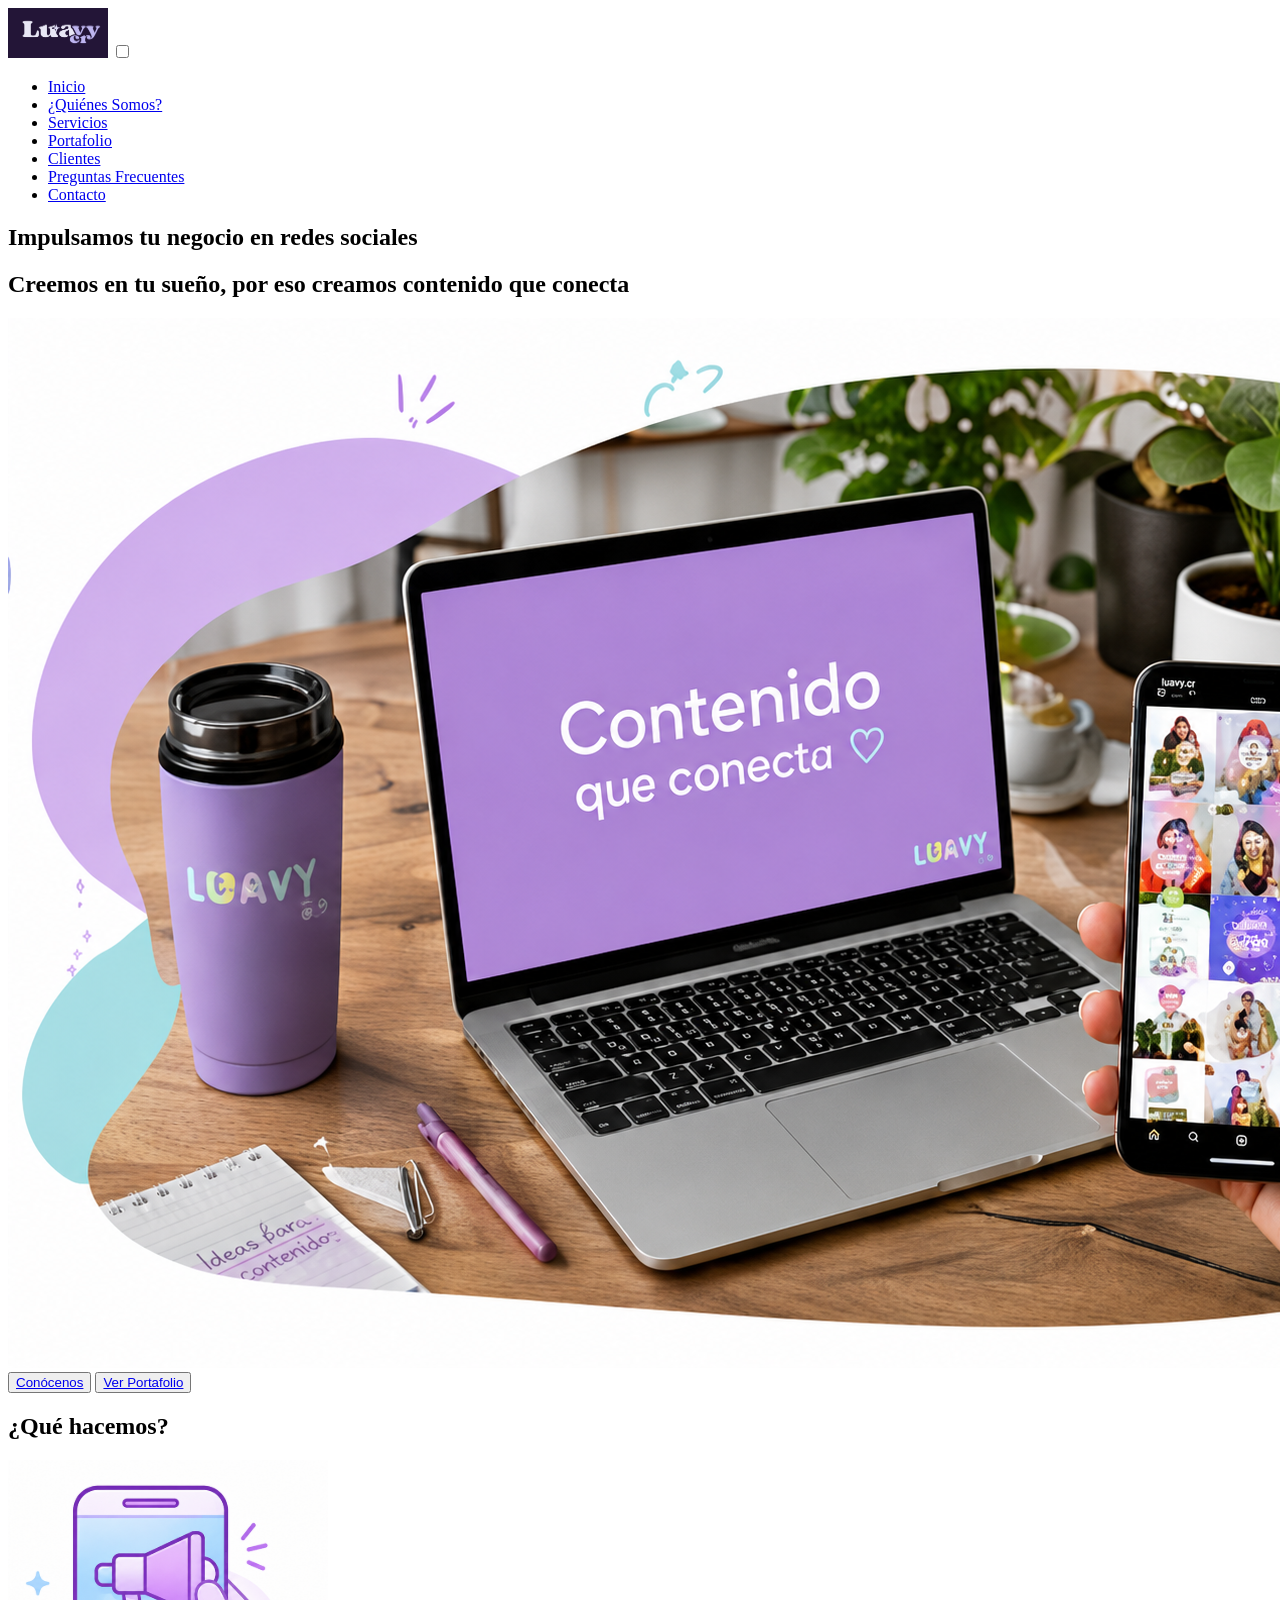
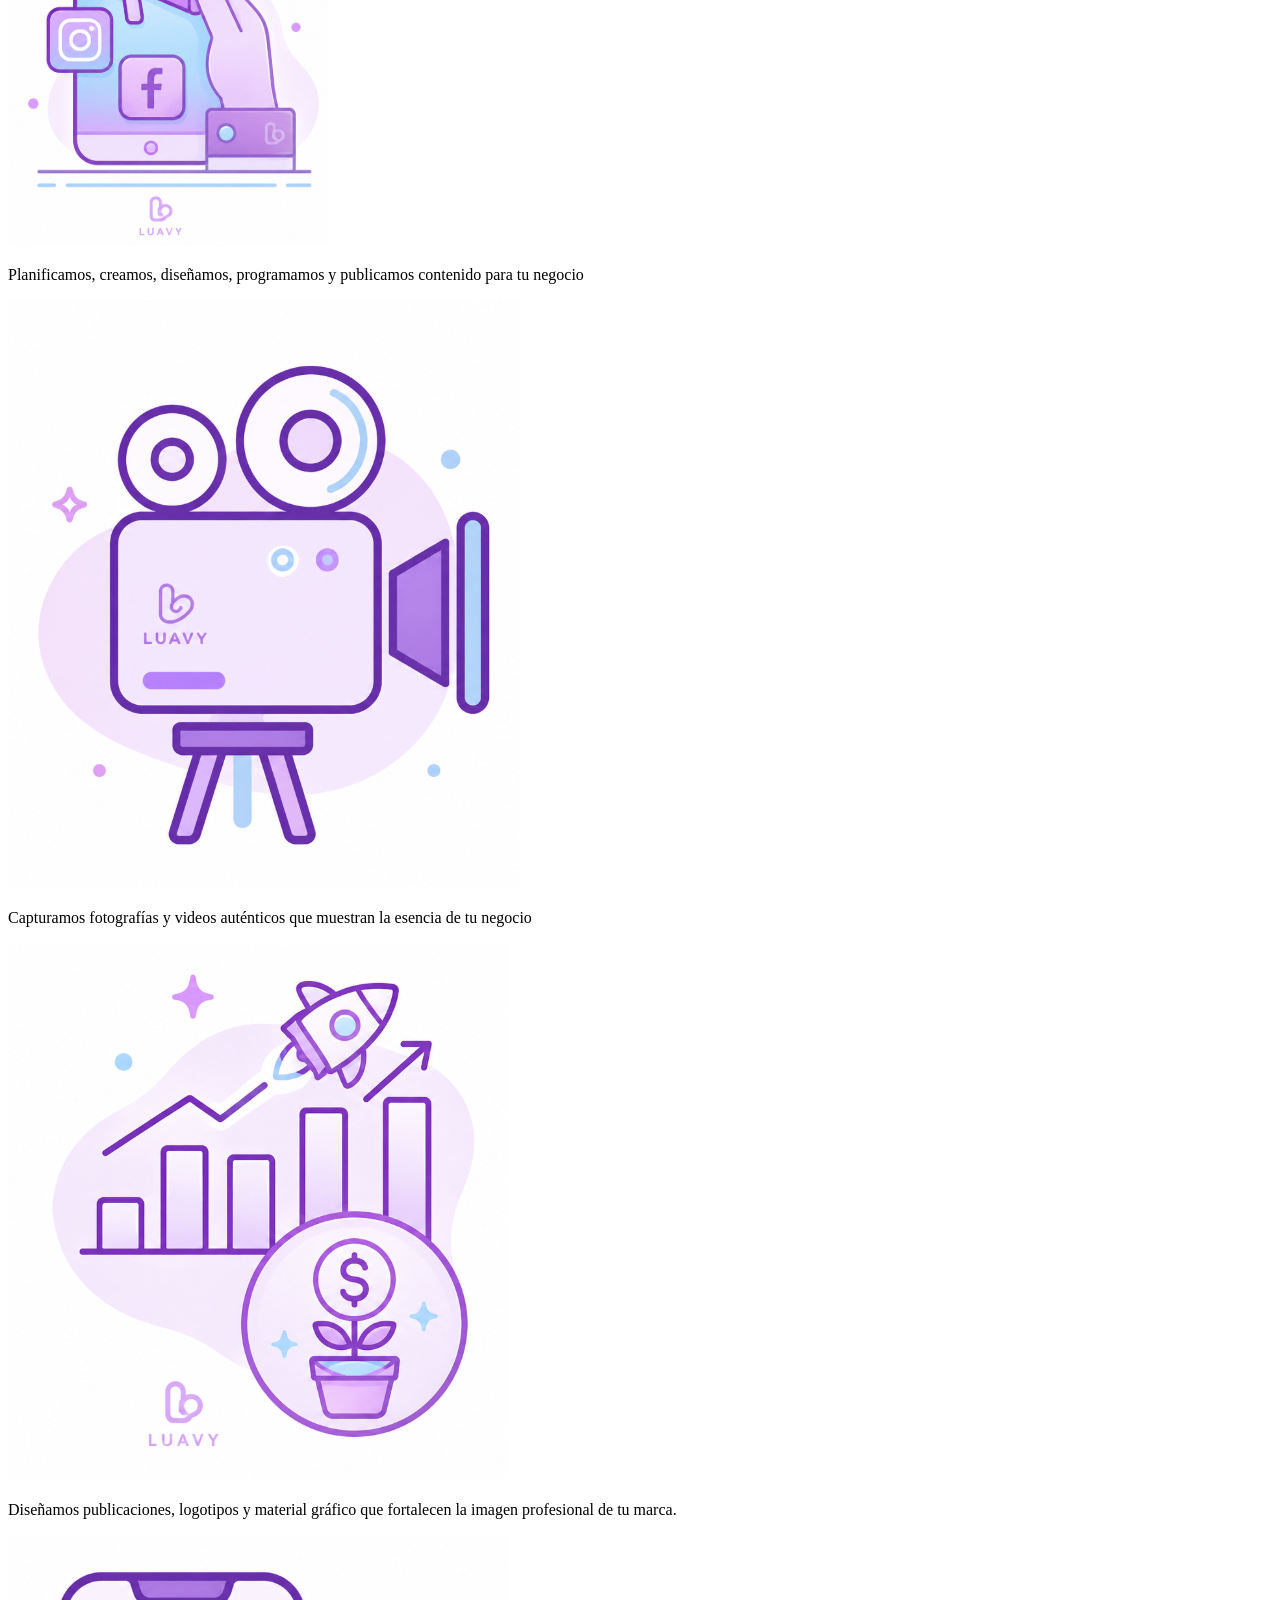
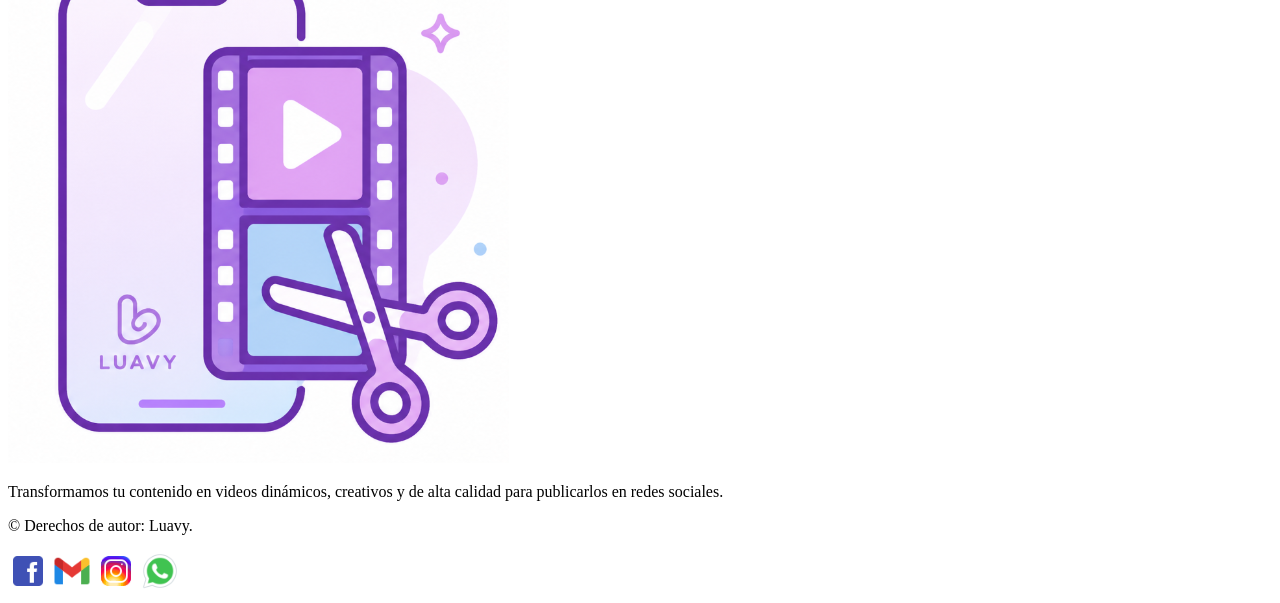
==== index.html @ 86b87318 "Elementos y estructura Iniciales" ====
<!DOCTYPE html>
<html lang="es">
<head>
    <meta charset="UTF-8">
    <meta name="viewport" content="width=device-width, initial-scale=1.0">
    <meta name="description" content="Potencia la imagen digital de tu clínica o empresa con LUAVY. Especialistas en manejo de redes sociales, branding y diseño gráfico en Occidente. ¡Ver portafolio!">
    <meta name="keywords" content="redes sociales, diseño grafico, branding, luavy">
    <meta name="author" content="Jonder Andrey Chacón Umaña, Tania Pamela Loria Carballo, Yoel Chaves Alvarado">
    <link rel="icon" type="image/png" href="img/logo/logo_claro.png">
    <link rel="stylesheet" href="css/estilos.css">
    <title>Luavy - Inicio</title>
    <link rel="stylesheet" href="css/inicio.css">
</head>
<body>
    <header>
        <nav>
            <a href="index.html"><img src="img/logo/logo_grande_oscuro.png" alt="Logo de Luavy" width="100" height="50"></a>
            <input type="checkbox" id="menu-toggle" class="menu-toggle">
            <label for="menu-toggle" class="menu-btn" aria-label="Abrir menú"><span></span><span></span><span></span></label>
            <ul>                
                <li><a href="index.html" class="activo">Inicio</a></li>
                <li><a href="pages/quienes_somos.html">¿Quiénes Somos?</a></li>
                <li><a href="pages/servicios.html">Servicios</a></li>
                <li><a href="pages/portafolio.html">Portafolio</a></li>
                <li><a href="pages/clientes.html">Clientes</a></li>
                <li><a href="pages/preguntas_frecuentes.html">Preguntas Frecuentes</a></li>
                <li><a href="pages/contacto.html">Contacto</a></li>
            </ul>
        </nav>
    </header>

    <main>
        <section id="banner">
            <div class="contenidoBanner">
                <div class="textoBanner">
                    <!-- Eslogan -->
                    <h1>Impulsamos tu negocio en redes sociales</h1>
                    <h2>Creemos en tu sueño, por eso creamos contenido que conecta</h2>
                </div>
                <div class="imagenBanner">
                    <img src="img/banner/banner.png" alt="Banner">
                </div>
            </div>
            <div class="botonesBanner">
                <button id="btnConocenos"><a href="pages/quienes_somos.html">Conócenos </a> </button>
                <button id="btnPortafolio"><a href="pages/portafolio.html"> Ver Portafolio</a></button>
            </div>
        </section>
        <!-- ¿Qué Hacemos? Resumen del trabajo y los servicios  -->
        <section class="queHacemos">
            <h2 class="aparecer">¿Qué hacemos?</h2>
            <section class="descripcionQH aparecer">
                <!--Icono -->
                <img  class="iconoQH" src="img/iconos/servicios/ManejoRedesSociales.png" alt="Manejo de Redes Sociales">
                <!-- Descripción del trabajo -->
                <p>Planificamos, creamos, diseñamos, programamos y publicamos contenido para tu negocio</p>
            </section>
            <section class="descripcionQH aparecer">
                <!--Icono -->
                <img class="iconoQH" src="img/iconos/servicios/CreaciónContenido.png" alt="Creación de Contenido">
                <!-- Descripción del trabajo -->                             
                <p>Capturamos fotografías y videos auténticos que muestran la esencia de tu negocio</p>
            </section>        
            <section class="descripcionQH aparecer">
                <!--Icono -->
                <img class="iconoQH" src="img/iconos/servicios/IdentidadVisual.png" alt="Identidad Visual">
                <!-- Descripción del trabajo -->
                <p> Diseñamos publicaciones, logotipos y material gráfico que fortalecen la imagen profesional de tu marca.</p>
            </section>
            <section class="descripcionQH aparecer">
                 <!--Icono -->
                <img class="iconoQH" src="img/iconos/servicios/Edición.png" alt="Edición">
                <!-- Descripción del trabajo -->
                <p>Transformamos tu contenido en videos dinámicos, creativos y de alta calidad para publicarlos en redes sociales.</p>
            </section>
        </section>        
    </main>

    <footer>
        <div class="footer-container">
            <p>&copy; Derechos de autor: Luavy.</p>
            <div class="redes">
                <a href="https://www.facebook.com/share/1bbfkhf3eX/"><img src="img/iconos/redes/facebook.png" alt="Logo de Facebook" width="40" height="40"></a>
                <a href="mailto:luavycr@gmail.com"><img src="img/iconos/redes/gmail.png" alt="Logo de Correo Electrónico" width="40" height="40"></a>
                <a href="https://www.instagram.com/luavycr?igsh=MXdvM2ttZTNzbWc0"><img src="img/iconos/redes/instagram.png" alt="Logo de Instagram" width="40" height="40"></a>
                <a href="https://wa.me/50671424874"><img src="img/iconos/redes/whatsapp.png" alt="Logo de WhatsApp" width="40" height="40"></a>
            </div>
        </div>
    </footer>



    <script>
        const elementos = document.querySelectorAll('.aparecer');
        const observador = new IntersectionObserver((entradas, observer) => {
            entradas.forEach(entrada => {
                if (entrada.isIntersecting) {
                    entrada.target.classList.add('mostrar');
                    // Deja de observarlo para que no vuelva a animarse
                    observer.unobserve(entrada.target);
                }
            });
        }, {
            threshold: 0.2
        });
        elementos.forEach(elemento => {
            observador.observe(elemento);
        });
    </script>
</body>
</html>
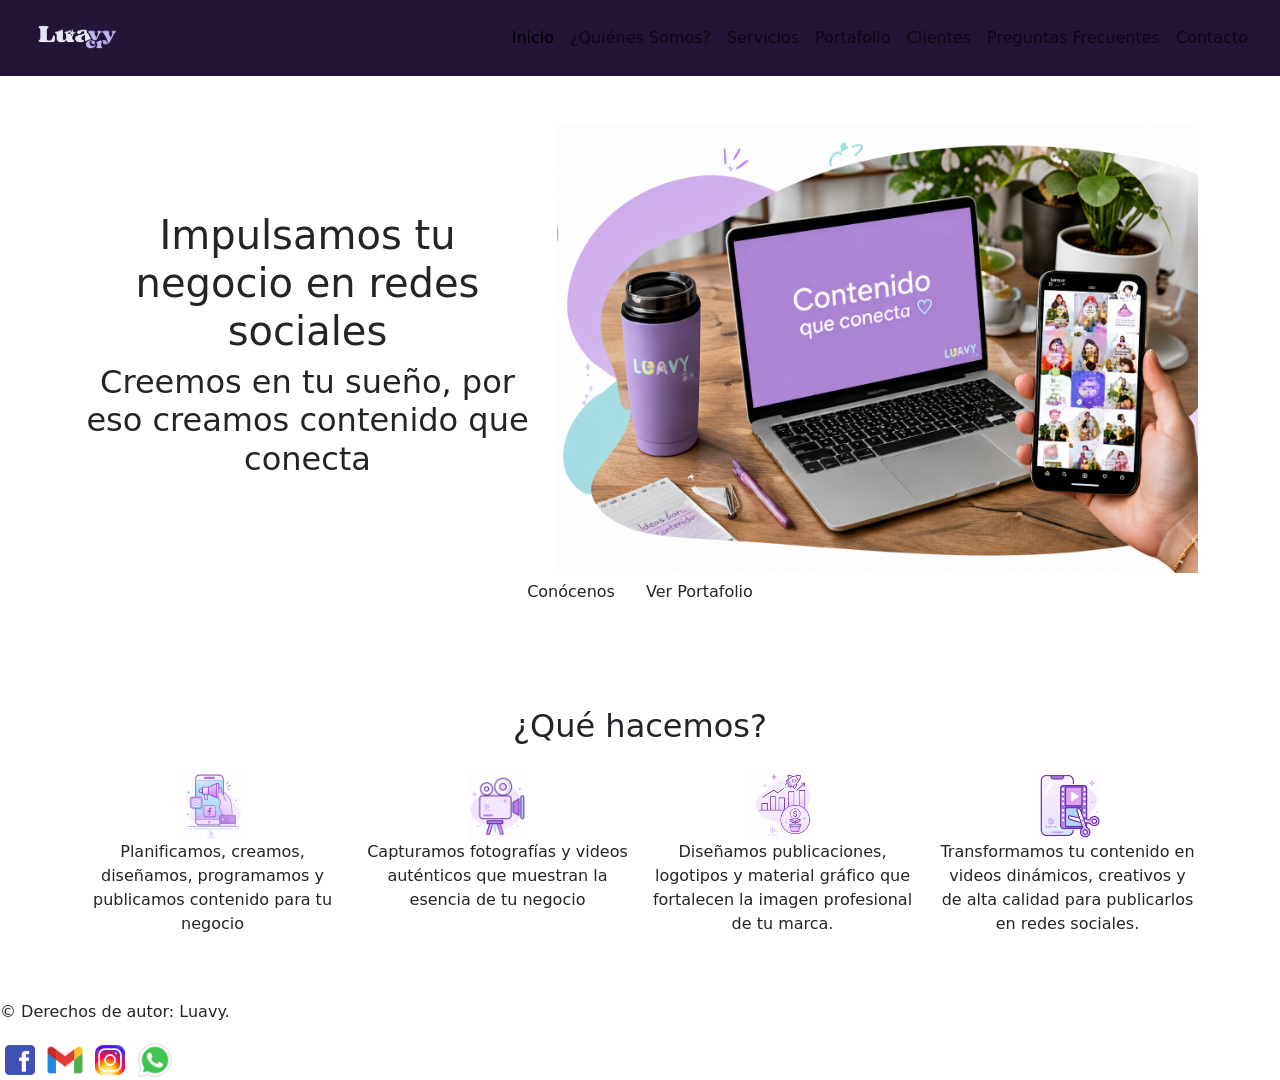
==== commit 0d43fe08: "Aplicación de Bootstrap en Inicio y Portafolio" ====
--- a/index.html
+++ b/index.html
@@ -10,72 +10,100 @@
     <link rel="stylesheet" href="css/estilos.css">
     <title>Luavy - Inicio</title>
     <link rel="stylesheet" href="css/inicio.css">
+    <link href="https://cdn.jsdelivr.net/npm/bootstrap@5.3.8/dist/css/bootstrap.min.css" rel="stylesheet" integrity="sha384-sRIl4kxILFvY47J16cr9ZwB07vP4J8+LH7qKQnuqkuIAvNWLzeN8tE5YBujZqJLB" crossorigin="anonymous">
 </head>
 <body>
-    <header>
-        <nav>
-            <a href="index.html"><img src="img/logo/logo_grande_oscuro.png" alt="Logo de Luavy" width="100" height="50"></a>
-            <input type="checkbox" id="menu-toggle" class="menu-toggle">
-            <label for="menu-toggle" class="menu-btn" aria-label="Abrir menú"><span></span><span></span><span></span></label>
-            <ul>                
-                <li><a href="index.html" class="activo">Inicio</a></li>
-                <li><a href="pages/quienes_somos.html">¿Quiénes Somos?</a></li>
-                <li><a href="pages/servicios.html">Servicios</a></li>
-                <li><a href="pages/portafolio.html">Portafolio</a></li>
-                <li><a href="pages/clientes.html">Clientes</a></li>
-                <li><a href="pages/preguntas_frecuentes.html">Preguntas Frecuentes</a></li>
-                <li><a href="pages/contacto.html">Contacto</a></li>
-            </ul>
+    <header class="sticky-top">
+        <nav class="navbar navbar-expand-lg" style="background-color: #241536;">
+            <div class="container-fluid px-4">
+                <!-- Logo -->
+                <a class="navbar-brand" href="index.html"><img src="img/logo/logo_grande_oscuro.png" alt="Logo de Luavy" width="100"
+                        height="50"></a>
+                <!-- Botón Hamburguesa -->
+                <button class="navbar-toggler" type="button" data-bs-toggle="collapse" data-bs-target="#menu-toggle"
+                    aria-controls="menu-toggle" aria-expanded="false" aria-label="Abrir menú">
+                    <span class="navbar-toggler-icon"></span>
+                </button>
+                <!-- Menú -->
+                <div class="collapse navbar-collapse" id="menu-toggle">                    
+                    <ul class="navbar-nav ms-auto text-center">
+                        <li class="nav-item"><a class="nav-link active" href="index.html">Inicio</a></li>
+                        <li class="nav-item"><a class="nav-link" href="pages/quienes_somos.html">¿Quiénes Somos?</a></li>
+                        <li class="nav-item"><a class="nav-link" href="pages/servicios.html">Servicios</a></li>
+                        <li class="nav-item"><a class="nav-link" href="pages/portafolio.html">Portafolio</a></li>
+                        <li class="nav-item"><a class="nav-link" href="pages/clientes.html">Clientes</a></li>
+                        <li class="nav-item"><a class="nav-link" href="pages/preguntas_frecuentes.html">Preguntas Frecuentes</a></li>
+                        <li class="nav-item"><a class="nav-link" href="pages/contacto.html">Contacto</a></li>
+                    </ul>
+                </div>
+            </div>
         </nav>
     </header>
 
     <main>
-        <section id="banner">
-            <div class="contenidoBanner">
-                <div class="textoBanner">
-                    <!-- Eslogan -->
-                    <h1>Impulsamos tu negocio en redes sociales</h1>
-                    <h2>Creemos en tu sueño, por eso creamos contenido que conecta</h2>
-                </div>
-                <div class="imagenBanner">
-                    <img src="img/banner/banner.png" alt="Banner">
+        <div id="banner" class="container-fluid py-5">
+            <div class="container">
+                <div class="row align-items-center justify-content-center g-4">
+                    <div class="col-12 col-lg-5 text-center textoBanner">
+                        <!-- Eslogan -->
+                        <h1 class="titulo-principal">Impulsamos tu negocio en redes sociales</h1>
+                        <h2 class="subtitulo">Creemos en tu sueño, por eso creamos contenido que conecta</h2>
+                    </div>
+                    <div class="imagenBanner col-12 col-lg-7 text-center">
+                        <img src="img/banner/banner.png" alt="Banner" class="img-fluid">
+                    </div>
                 </div>
             </div>
-            <div class="botonesBanner">
-                <button id="btnConocenos"><a href="pages/quienes_somos.html">Conócenos </a> </button>
-                <button id="btnPortafolio"><a href="pages/portafolio.html"> Ver Portafolio</a></button>
+            <div class="botonesBanner text-center">
+                <a class="btn btn-conocenos" href="pages/quienes_somos.html">Conócenos</a>
+                <a class="btn btn-portafolio" href="pages/portafolio.html"> Ver Portafolio</a></button>
             </div>
-        </section>
+        </div>
         <!-- ¿Qué Hacemos? Resumen del trabajo y los servicios  -->
-        <section class="queHacemos">
-            <h2 class="aparecer">¿Qué hacemos?</h2>
-            <section class="descripcionQH aparecer">
-                <!--Icono -->
-                <img  class="iconoQH" src="img/iconos/servicios/ManejoRedesSociales.png" alt="Manejo de Redes Sociales">
-                <!-- Descripción del trabajo -->
-                <p>Planificamos, creamos, diseñamos, programamos y publicamos contenido para tu negocio</p>
-            </section>
-            <section class="descripcionQH aparecer">
-                <!--Icono -->
-                <img class="iconoQH" src="img/iconos/servicios/CreaciónContenido.png" alt="Creación de Contenido">
-                <!-- Descripción del trabajo -->                             
-                <p>Capturamos fotografías y videos auténticos que muestran la esencia de tu negocio</p>
-            </section>        
-            <section class="descripcionQH aparecer">
-                <!--Icono -->
-                <img class="iconoQH" src="img/iconos/servicios/IdentidadVisual.png" alt="Identidad Visual">
-                <!-- Descripción del trabajo -->
-                <p> Diseñamos publicaciones, logotipos y material gráfico que fortalecen la imagen profesional de tu marca.</p>
-            </section>
-            <section class="descripcionQH aparecer">
-                 <!--Icono -->
-                <img class="iconoQH" src="img/iconos/servicios/Edición.png" alt="Edición">
-                <!-- Descripción del trabajo -->
-                <p>Transformamos tu contenido en videos dinámicos, creativos y de alta calidad para publicarlos en redes sociales.</p>
-            </section>
-        </section>        
+        <div class="queHacemos container py-5 text-center">
+            <h2 class="titulo-seccion mb-4 aparecer">¿Qué hacemos?</h2>
+            <div class="row justify-content-center g-4">
+                <!-- Tarjeta 1 -->
+                <div class="col-12 col-sm-6 col-lg-3">
+                    <div class="descripcionQH aparecer h-100">
+                        <!--Icono -->
+                        <img class="iconoQH" src="img/iconos/servicios/ManejoRedesSociales.png" alt="Manejo de Redes Sociales" style="width: 70px; height: 70px; object-fit: contain;">
+                        <!-- Descripción del trabajo -->
+                        <p>Planificamos, creamos, diseñamos, programamos y publicamos contenido para tu negocio</p>
+                    </div>
+                </div>
+                <!-- Tarjeta 2 -->
+                <div class="col-12 col-sm-6 col-lg-3">
+                    <div class="descripcionQH aparecer h-100">
+                        <!--Icono -->
+                        <img class="iconoQH" src="img/iconos/servicios/CreaciónContenido.png" alt="Creación de Contenido" style="width: 70px; height: 70px; object-fit: contain;">
+                        <!-- Descripción del trabajo -->
+                        <p>Capturamos fotografías y videos auténticos que muestran la esencia de tu negocio</p>
+                    </div>
+                </div>
+                <!-- Tarjeta 3 -->
+                <div class="col-12 col-sm-6 col-lg-3">
+                    <div class="descripcionQH aparecer h-100">
+                        <!--Icono -->
+                        <img class="iconoQH" src="img/iconos/servicios/IdentidadVisual.png" alt="Identidad Visual" style="width: 70px; height: 70px; object-fit: contain;">
+                        <!-- Descripción del trabajo -->
+                        <p> Diseñamos publicaciones, logotipos y material gráfico que fortalecen la imagen profesional de tu marca.
+                        </p>
+                    </div>
+                </div>
+                <!-- Tarjeta 4 -->
+                <div class="col-12 col-sm-6 col-lg-3">
+                    <div class="descripcionQH aparecer h-100">
+                        <!--Icono -->
+                        <img class="iconoQH" src="img/iconos/servicios/Edición.png" alt="Edición" style="width: 70px; height: 70px; object-fit: contain;">
+                        <!-- Descripción del trabajo -->
+                        <p>Transformamos tu contenido en videos dinámicos, creativos y de alta calidad para publicarlos en redes
+                            sociales.</p>
+                    </div>
+                </div>
+            </div>
+        </div>        
     </main>
-
     <footer>
         <div class="footer-container">
             <p>&copy; Derechos de autor: Luavy.</p>
@@ -107,5 +135,6 @@
             observador.observe(elemento);
         });
     </script>
+    <script src="https://cdn.jsdelivr.net/npm/bootstrap@5.3.8/dist/js/bootstrap.bundle.min.js" integrity="sha384-FKyoEForCGlyvwx9Hj09JcYn3nv7wiPVlz7YYwJrWVcXK/BmnVDxM+D2scQbITxI" crossorigin="anonymous"></script>
 </body>
 </html>
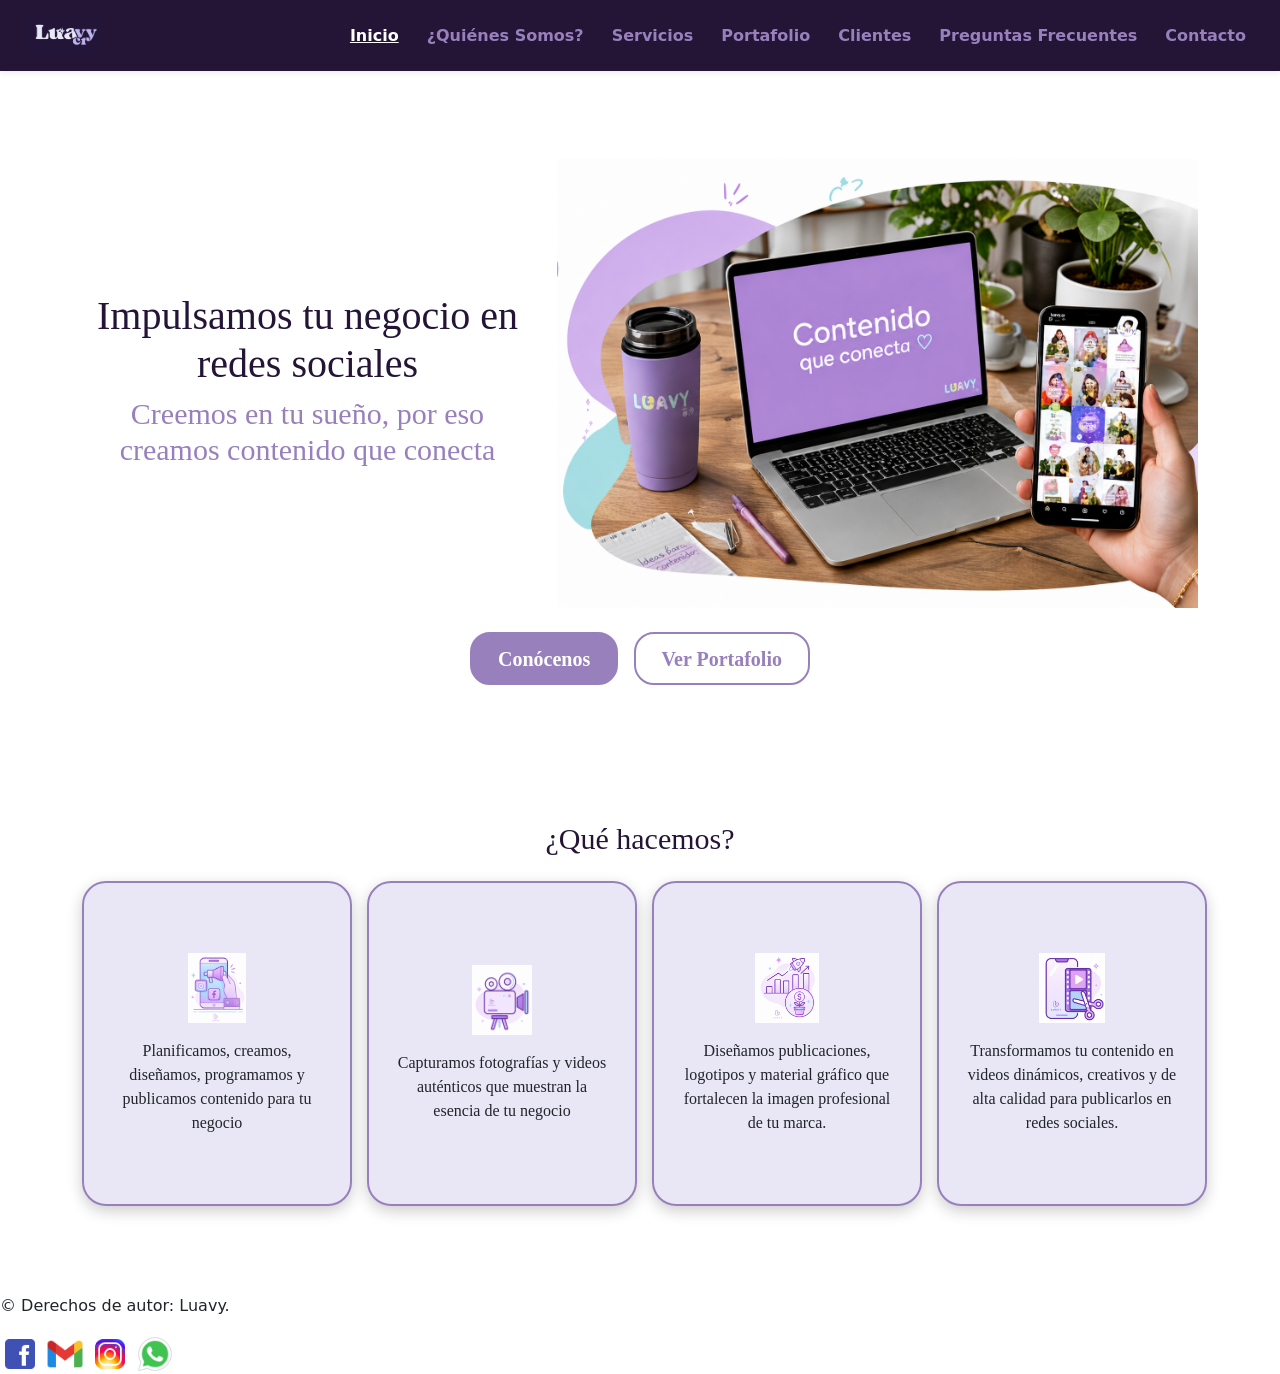
==== commit 3cbd9fb0: "Bootstrap aplicado a Portafolio y cambios en css de Inicio y Portafolio" ====
--- a/index.html
+++ b/index.html
@@ -13,9 +13,9 @@
     <link href="https://cdn.jsdelivr.net/npm/bootstrap@5.3.8/dist/css/bootstrap.min.css" rel="stylesheet" integrity="sha384-sRIl4kxILFvY47J16cr9ZwB07vP4J8+LH7qKQnuqkuIAvNWLzeN8tE5YBujZqJLB" crossorigin="anonymous">
 </head>
 <body>
-    <header class="sticky-top">
-        <nav class="navbar navbar-expand-lg" style="background-color: #241536;">
-            <div class="container-fluid px-4">
+    <header>
+        <nav class="navbar navbar-expand-lg navbar-dark navbar-luavy sticky-top">
+            <div class="container-fluid px3 px-lg-4">
                 <!-- Logo -->
                 <a class="navbar-brand" href="index.html"><img src="img/logo/logo_grande_oscuro.png" alt="Logo de Luavy" width="100"
                         height="50"></a>
@@ -26,7 +26,7 @@
                 </button>
                 <!-- Menú -->
                 <div class="collapse navbar-collapse" id="menu-toggle">                    
-                    <ul class="navbar-nav ms-auto text-center">
+                    <ul class="navbar-nav ms-auto mb-2 mb-lg-0 gap-lg-2 text-center">
                         <li class="nav-item"><a class="nav-link active" href="index.html">Inicio</a></li>
                         <li class="nav-item"><a class="nav-link" href="pages/quienes_somos.html">¿Quiénes Somos?</a></li>
                         <li class="nav-item"><a class="nav-link" href="pages/servicios.html">Servicios</a></li>
@@ -54,18 +54,18 @@
                     </div>
                 </div>
             </div>
-            <div class="botonesBanner text-center">
-                <a class="btn btn-conocenos" href="pages/quienes_somos.html">Conócenos</a>
-                <a class="btn btn-portafolio" href="pages/portafolio.html"> Ver Portafolio</a></button>
+            <div class="botonesBanner d-flex flex-column flex-sm-row justify-content-center gap-3 mt-4">
+                <a href="pages/quienes_somos.html" class="btn btn-luavy">Conócenos</a>
+                <a href="pages/portafolio.html" class="btn btn-luavy-outline">Ver Portafolio</a>
             </div>
-        </div>
-        <!-- ¿Qué Hacemos? Resumen del trabajo y los servicios  -->
+            </div>
+            <!-- ¿Qué Hacemos? Resumen del trabajo y los servicios  -->
         <div class="queHacemos container py-5 text-center">
             <h2 class="titulo-seccion mb-4 aparecer">¿Qué hacemos?</h2>
             <div class="row justify-content-center g-4">
                 <!-- Tarjeta 1 -->
                 <div class="col-12 col-sm-6 col-lg-3">
-                    <div class="descripcionQH aparecer h-100">
+                    <div class="descripcionQH aparecer d-flex flex-column align-items-center justify-content-center text-center p-4 gap-3">
                         <!--Icono -->
                         <img class="iconoQH" src="img/iconos/servicios/ManejoRedesSociales.png" alt="Manejo de Redes Sociales" style="width: 70px; height: 70px; object-fit: contain;">
                         <!-- Descripción del trabajo -->
@@ -74,7 +74,7 @@
                 </div>
                 <!-- Tarjeta 2 -->
                 <div class="col-12 col-sm-6 col-lg-3">
-                    <div class="descripcionQH aparecer h-100">
+                    <div class="descripcionQH aparecer d-flex flex-column align-items-center justify-content-center text-center p-4 gap-3">
                         <!--Icono -->
                         <img class="iconoQH" src="img/iconos/servicios/CreaciónContenido.png" alt="Creación de Contenido" style="width: 70px; height: 70px; object-fit: contain;">
                         <!-- Descripción del trabajo -->
@@ -83,7 +83,7 @@
                 </div>
                 <!-- Tarjeta 3 -->
                 <div class="col-12 col-sm-6 col-lg-3">
-                    <div class="descripcionQH aparecer h-100">
+                    <div class="descripcionQH aparecer d-flex flex-column align-items-center justify-content-center text-center p-4 gap-3">
                         <!--Icono -->
                         <img class="iconoQH" src="img/iconos/servicios/IdentidadVisual.png" alt="Identidad Visual" style="width: 70px; height: 70px; object-fit: contain;">
                         <!-- Descripción del trabajo -->
@@ -93,7 +93,7 @@
                 </div>
                 <!-- Tarjeta 4 -->
                 <div class="col-12 col-sm-6 col-lg-3">
-                    <div class="descripcionQH aparecer h-100">
+                    <div class="descripcionQH aparecer d-flex flex-column align-items-center justify-content-center text-center p-4 gap-3">
                         <!--Icono -->
                         <img class="iconoQH" src="img/iconos/servicios/Edición.png" alt="Edición" style="width: 70px; height: 70px; object-fit: contain;">
                         <!-- Descripción del trabajo -->
@@ -118,7 +118,7 @@
 
 
 
-    <script>
+     <script>
         const elementos = document.querySelectorAll('.aparecer');
         const observador = new IntersectionObserver((entradas, observer) => {
             entradas.forEach(entrada => {
--- a/css/estilos.css
+++ b/css/estilos.css
@@ -0,0 +1,201 @@
+/* =========================================================
+   FUENTES
+   Temporales mientras se reciben los archivos de las fuentes
+   oficiales de marca (The Seasons / Balgin). Cuando lleguen,
+   solo hay que cambiar las variables --luavy-fuente-titulos y
+   --luavy-fuente-texto de abajo.
+   ========================================================= */
+@import url('https://fonts.googleapis.com/css2?family=Playfair+Display:wght@600;700&family=Poppins:wght@400;500;600&display=swap');
+
+/* =========================================================
+   VARIABLES DE MARCA (paleta LUAVY refrescada)
+   ========================================================= */
+:root {
+    --luavy-morado: #241536;
+    --luavy-lavanda: #9880BD;
+    --luavy-rosa: #EDC8E4;
+    --luavy-lila: #DDD0F8;
+    --luavy-hueso: #E9E7F6;
+
+    --luavy-fuente-titulos: 'Playfair Display', serif;
+    --luavy-fuente-texto: 'Poppins', sans-serif;
+
+    /* Sobrescritura de variables de tema de Bootstrap 5.3 */
+    --bs-primary: var(--luavy-lavanda);
+    --bs-primary-rgb: 152, 128, 189;
+    --bs-body-font-family: var(--luavy-fuente-texto);
+    --bs-body-color: #2b2b2b;
+    --bs-link-color: var(--luavy-lavanda);
+    --bs-link-hover-color: var(--luavy-morado);
+    --bs-border-radius: 0.75rem;
+}
+
+/* =========================================================
+   FOOTER PEGADO AL FONDO (sticky footer con Flexbox)
+   ========================================================= */
+html {
+    height: 100%;
+}
+
+body {
+    min-height: 100%;
+    display: flex;
+    flex-direction: column;
+    font-family: var(--luavy-fuente-texto);
+}
+
+/* El <main> crece para ocupar todo el espacio sobrante,
+   empujando el footer hasta el fondo aunque haya poco contenido */
+main {
+    flex: 1 0 auto;
+}
+
+/* El footer no se encoge, mantiene su alto natural */
+footer.footer-luavy {
+    flex-shrink: 0;
+}
+
+h1, h2, h3, h4, h5, h6 {
+    font-family: var(--luavy-fuente-titulos);
+    color: #49195e;
+}
+
+/* =========================================================
+   NAVBAR (Bootstrap navbar + clases propias de marca)
+   ========================================================= */
+.navbar-luavy {
+    background-color: var(--luavy-morado);
+    padding-top: .6rem;
+    padding-bottom: .6rem;
+    box-shadow: 0 2px 6px rgba(0, 0, 0, .08);
+}
+
+.navbar-luavy .navbar-brand img {
+    height: 45px;
+    width: auto;
+    transition: transform .3s ease;
+}
+
+.navbar-luavy .navbar-brand:hover img {
+    transform: scale(1.05);
+}
+
+.navbar-luavy .navbar-toggler {
+    border-color: var(--luavy-lavanda);
+}
+
+.navbar-luavy .nav-link {
+    color: var(--luavy-lavanda);
+    font-weight: 600;
+    border-radius: 6px;
+    padding: .5rem .9rem;
+    margin: 2px 0;
+    transition: background-color .3s ease, color .3s ease, border-color .3s ease;
+}
+
+.navbar-luavy .nav-link:hover {
+    background-color: var(--luavy-lavanda);
+    color: var(--luavy-hueso);
+}
+
+.navbar-luavy .nav-link.active {
+    background-color: var(--luavy-lavanda);
+    color: var(--luavy-hueso);
+    text-decoration: underline;
+}
+
+/* A partir de escritorio: hover con borde en vez de fondo sólido */
+@media (min-width: 1024px) {
+    .navbar-luavy .nav-link {
+        border: 2px solid transparent;
+    }
+    .navbar-luavy .nav-link:hover {
+        background-color: transparent;
+        border-color: var(--luavy-lavanda);
+        color: var(--luavy-hueso);
+        text-decoration: underline;
+    }
+    .navbar-luavy .nav-link.active {
+        background-color: transparent;
+        color: var(--luavy-hueso);
+    }
+}
+
+/* =========================================================
+   FOOTER
+   ========================================================= */
+footer.footer-luavy {
+    background-color: var(--luavy-morado);
+}
+
+footer.footer-luavy p {
+    color: var(--luavy-lila);
+    font-size: .9rem;
+}
+
+footer.footer-luavy img {
+    width: 32px;
+    height: 32px;
+    transition: transform .3s ease;
+}
+
+footer.footer-luavy img:hover {
+    transform: scale(1.1);
+}
+
+@media (min-width: 1024px) {
+    footer.footer-luavy img {
+        width: 36px;
+        height: 36px;
+    }
+}
+
+/* =========================================================
+   OVERRIDES EXPLÍCITOS DE COMPONENTES BOOTSTRAP
+   (estos componentes no heredan las variables de --bs-primary
+   automáticamente, así que se sobrescriben directo)
+   ========================================================= */
+.btn-primary {
+    background-color: var(--luavy-lavanda);
+    border-color: var(--luavy-lavanda);
+    font-weight: 600;
+}
+
+.btn-primary:hover,
+.btn-primary:focus {
+    background-color: var(--luavy-morado);
+    border-color: var(--luavy-morado);
+}
+
+.accordion-button:not(.collapsed) {
+    background-color: var(--luavy-lila);
+    color: var(--luavy-morado);
+    box-shadow: none;
+}
+
+.accordion-button:focus {
+    border-color: var(--luavy-lavanda);
+    box-shadow: 0 0 0 .25rem rgba(152, 128, 189, .25);
+}
+
+.accordion-button::after {
+    filter: hue-rotate(220deg) saturate(1.3);
+}
+
+.accordion-item {
+    border-color: #eadff5;
+}
+
+.form-control:focus,
+.form-select:focus {
+    border-color: var(--luavy-lavanda);
+    box-shadow: 0 0 0 .25rem rgba(152, 128, 189, .25);
+}
+
+.form-floating > label {
+    color: #8a8a8a;
+}
+
+.card {
+    border-color: #eadff5;
+}
--- a/css/inicio.css
+++ b/css/inicio.css
@@ -0,0 +1,153 @@
+#banner {
+    max-width: 1500px;
+    margin: 40px auto;
+    padding: 20px;
+}
+
+.imagenBanner img {
+    max-width: 800px;
+    width: 100%;
+    height: auto;
+}
+
+.textoBanner {
+    width: 100%;
+    text-align: center;
+}
+
+.titulo-principal {
+    font-family: "Chewy", cursive;
+    font-size: 40px;
+    color: var(--luavy-morado) !important;
+}
+
+.subtitulo {
+    font-family: "DynaPuff", cursive;
+    font-size: 30px;
+    color: var(--luavy-lavanda) !important;
+}
+
+.botonesBanner .btn {
+    border-radius: 20px;
+    font-family: "DynaPuff", cursive;
+    font-size: 20px;
+    font-weight: bold;
+    padding: .6rem 1.6rem;
+
+    transition:
+        transform .2s ease,
+        background-color .2s ease,
+        color .2s ease,
+        border-color .2s ease;
+}
+
+.botonesBanner .btn:hover {
+    transform: scale(1.05);
+}
+
+.btn-luavy {
+    background-color: var(--luavy-lavanda) !important;
+    border: 2px solid var(--luavy-lavanda) !important;
+    color: white !important;
+}
+
+.btn-luavy:hover {
+    background-color: var(--luavy-morado) !important;
+    border-color: var(--luavy-morado) !important;
+    color: white !important;
+}
+
+.btn-luavy-outline {
+    background-color: white;
+    border: 2px solid var(--luavy-lavanda) !important; 
+    color: var(--luavy-lavanda) !important;
+}
+
+.btn-luavy-outline:hover {
+    background-color: var(--luavy-hueso) !important;
+    border-color: var(--luavy-lavanda)!important;
+    color: var(--luavy-morado) !important;
+}
+
+.queHacemos {
+    max-width: 1500px;
+    margin: 40px auto;
+    padding: 30px;
+}
+
+.titulo-seccion {
+    font-family: "Bitter", serif;
+    font-size: 30px;
+    color: var(--luavy-morado) !important;
+}
+
+.descripcionQH {
+    width: 270px;
+    height: 325px;
+
+    border: 2px solid var(--luavy-lavanda) !important;
+    border-radius: 24px;
+
+    box-shadow: 0px 5px 15px rgba(0, 0, 0, 0.2);
+
+    background-color: var(--luavy-hueso) !important;
+
+    transition: transform 0.3s ease;
+}
+
+.descripcionQH:hover {
+    transform: scale(1.04);
+}
+
+.iconoQH {
+    width: 70px;
+    height: 70px;
+    object-fit: contain;
+}
+
+.descripcionQH p {
+    margin: 0;
+
+    font-family: "STIX Two Text", serif;
+    font-size: 16px;
+    color: var(--bs-body-color);
+}
+
+.aparecer {
+    opacity: 0;
+    transform: translateY(180px);
+}
+
+.aparecer.mostrar {
+    animation: aparecer 0.8s ease-out forwards;
+}
+
+@keyframes aparecer {
+
+    from {
+        opacity: 0;
+        transform: translateY(180px);
+    }
+
+    to {
+        opacity: 1;
+        transform: translateY(0);
+    }
+
+}
+
+.columnaQH:nth-child(1) .descripcionQH {
+    animation-delay: 0s;
+}
+
+.columnaQH:nth-child(2) .descripcionQH {
+    animation-delay: 0.2s;
+}
+
+.columnaQH:nth-child(3) .descripcionQH {
+    animation-delay: 0.4s;
+}
+
+.columnaQH:nth-child(4) .descripcionQH {
+    animation-delay: 0.6s;
+}
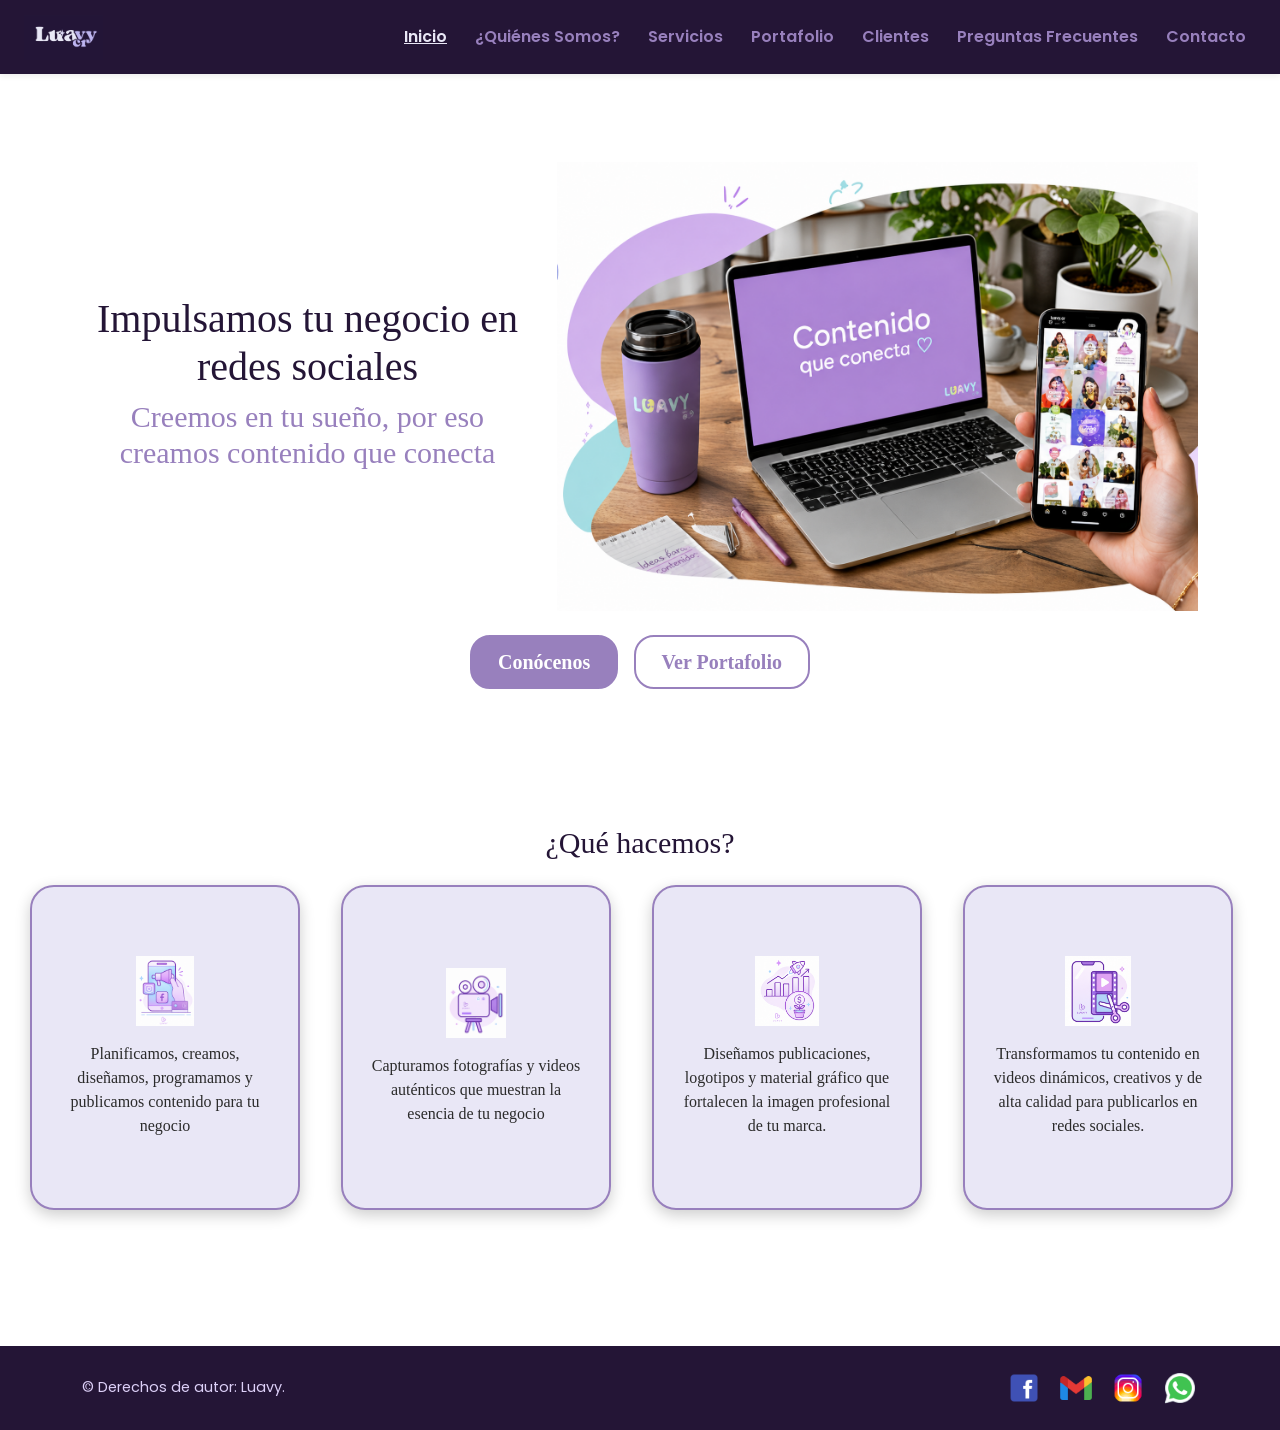
==== commit c77cd55c: "Cambios en nav y footer de inico y correciones menores en el sitio web" ====
--- a/index.html
+++ b/index.html
@@ -7,29 +7,26 @@
     <meta name="keywords" content="redes sociales, diseño grafico, branding, luavy">
     <meta name="author" content="Jonder Andrey Chacón Umaña, Tania Pamela Loria Carballo, Yoel Chaves Alvarado">
     <link rel="icon" type="image/png" href="img/logo/logo_claro.png">
+    <title>Luavy - Inicio</title>
+    <link href="https://cdn.jsdelivr.net/npm/bootstrap@5.3.8/dist/css/bootstrap.min.css" rel="stylesheet" integrity="sha384-sRIl4kxILFvY47J16cr9ZwB07vP4J8+LH7qKQnuqkuIAvNWLzeN8tE5YBujZqJLB" crossorigin="anonymous">
     <link rel="stylesheet" href="css/estilos.css">
-    <title>Luavy - Inicio</title>
     <link rel="stylesheet" href="css/inicio.css">
-    <link href="https://cdn.jsdelivr.net/npm/bootstrap@5.3.8/dist/css/bootstrap.min.css" rel="stylesheet" integrity="sha384-sRIl4kxILFvY47J16cr9ZwB07vP4J8+LH7qKQnuqkuIAvNWLzeN8tE5YBujZqJLB" crossorigin="anonymous">
 </head>
 <body>
     <header>
         <nav class="navbar navbar-expand-lg navbar-dark navbar-luavy sticky-top">
-            <div class="container-fluid px3 px-lg-4">
-                <!-- Logo -->
-                <a class="navbar-brand" href="index.html"><img src="img/logo/logo_grande_oscuro.png" alt="Logo de Luavy" width="100"
-                        height="50"></a>
-                <!-- Botón Hamburguesa -->
-                <button class="navbar-toggler" type="button" data-bs-toggle="collapse" data-bs-target="#menu-toggle"
-                    aria-controls="menu-toggle" aria-expanded="false" aria-label="Abrir menú">
+            <div class="container-fluid px-3 px-lg-4">
+                <a class="navbar-brand" href="index.html">
+                    <img src="img/logo/logo_grande_oscuro.png" alt="Logo de Luavy" width="100" height="50">
+                </a>
+                <button class="navbar-toggler" type="button" data-bs-toggle="collapse" data-bs-target="#navLuavy" aria-controls="navLuavy" aria-expanded="false" aria-label="Abrir menú">
                     <span class="navbar-toggler-icon"></span>
                 </button>
-                <!-- Menú -->
-                <div class="collapse navbar-collapse" id="menu-toggle">                    
+                <div class="collapse navbar-collapse" id="navLuavy">
                     <ul class="navbar-nav ms-auto mb-2 mb-lg-0 gap-lg-2 text-center">
                         <li class="nav-item"><a class="nav-link active" href="index.html">Inicio</a></li>
                         <li class="nav-item"><a class="nav-link" href="pages/quienes_somos.html">¿Quiénes Somos?</a></li>
-                        <li class="nav-item"><a class="nav-link" href="pages/servicios.html">Servicios</a></li>
+                        <li class="nav-item"><a class="nav-link" aria-current="page" href="pages/servicios.html">Servicios</a></li>
                         <li class="nav-item"><a class="nav-link" href="pages/portafolio.html">Portafolio</a></li>
                         <li class="nav-item"><a class="nav-link" href="pages/clientes.html">Clientes</a></li>
                         <li class="nav-item"><a class="nav-link" href="pages/preguntas_frecuentes.html">Preguntas Frecuentes</a></li>
@@ -104,10 +101,10 @@
             </div>
         </div>        
     </main>
-    <footer>
-        <div class="footer-container">
-            <p>&copy; Derechos de autor: Luavy.</p>
-            <div class="redes">
+    <footer class="footer-luavy py-4 mt-5">
+        <div class="container d-flex flex-column flex-sm-row align-items-center justify-content-between gap-3">
+            <p class="mb-0">&copy; Derechos de autor: Luavy.</p>
+            <div class="d-flex gap-3">
                 <a href="https://www.facebook.com/share/1bbfkhf3eX/"><img src="img/iconos/redes/facebook.png" alt="Logo de Facebook" width="40" height="40"></a>
                 <a href="mailto:luavycr@gmail.com"><img src="img/iconos/redes/gmail.png" alt="Logo de Correo Electrónico" width="40" height="40"></a>
                 <a href="https://www.instagram.com/luavycr?igsh=MXdvM2ttZTNzbWc0"><img src="img/iconos/redes/instagram.png" alt="Logo de Instagram" width="40" height="40"></a>
--- a/css/inicio.css
+++ b/css/inicio.css
@@ -8,11 +8,6 @@
     max-width: 800px;
     width: 100%;
     height: auto;
-}
-
-.textoBanner {
-    width: 100%;
-    text-align: center;
 }
 
 .titulo-principal {
